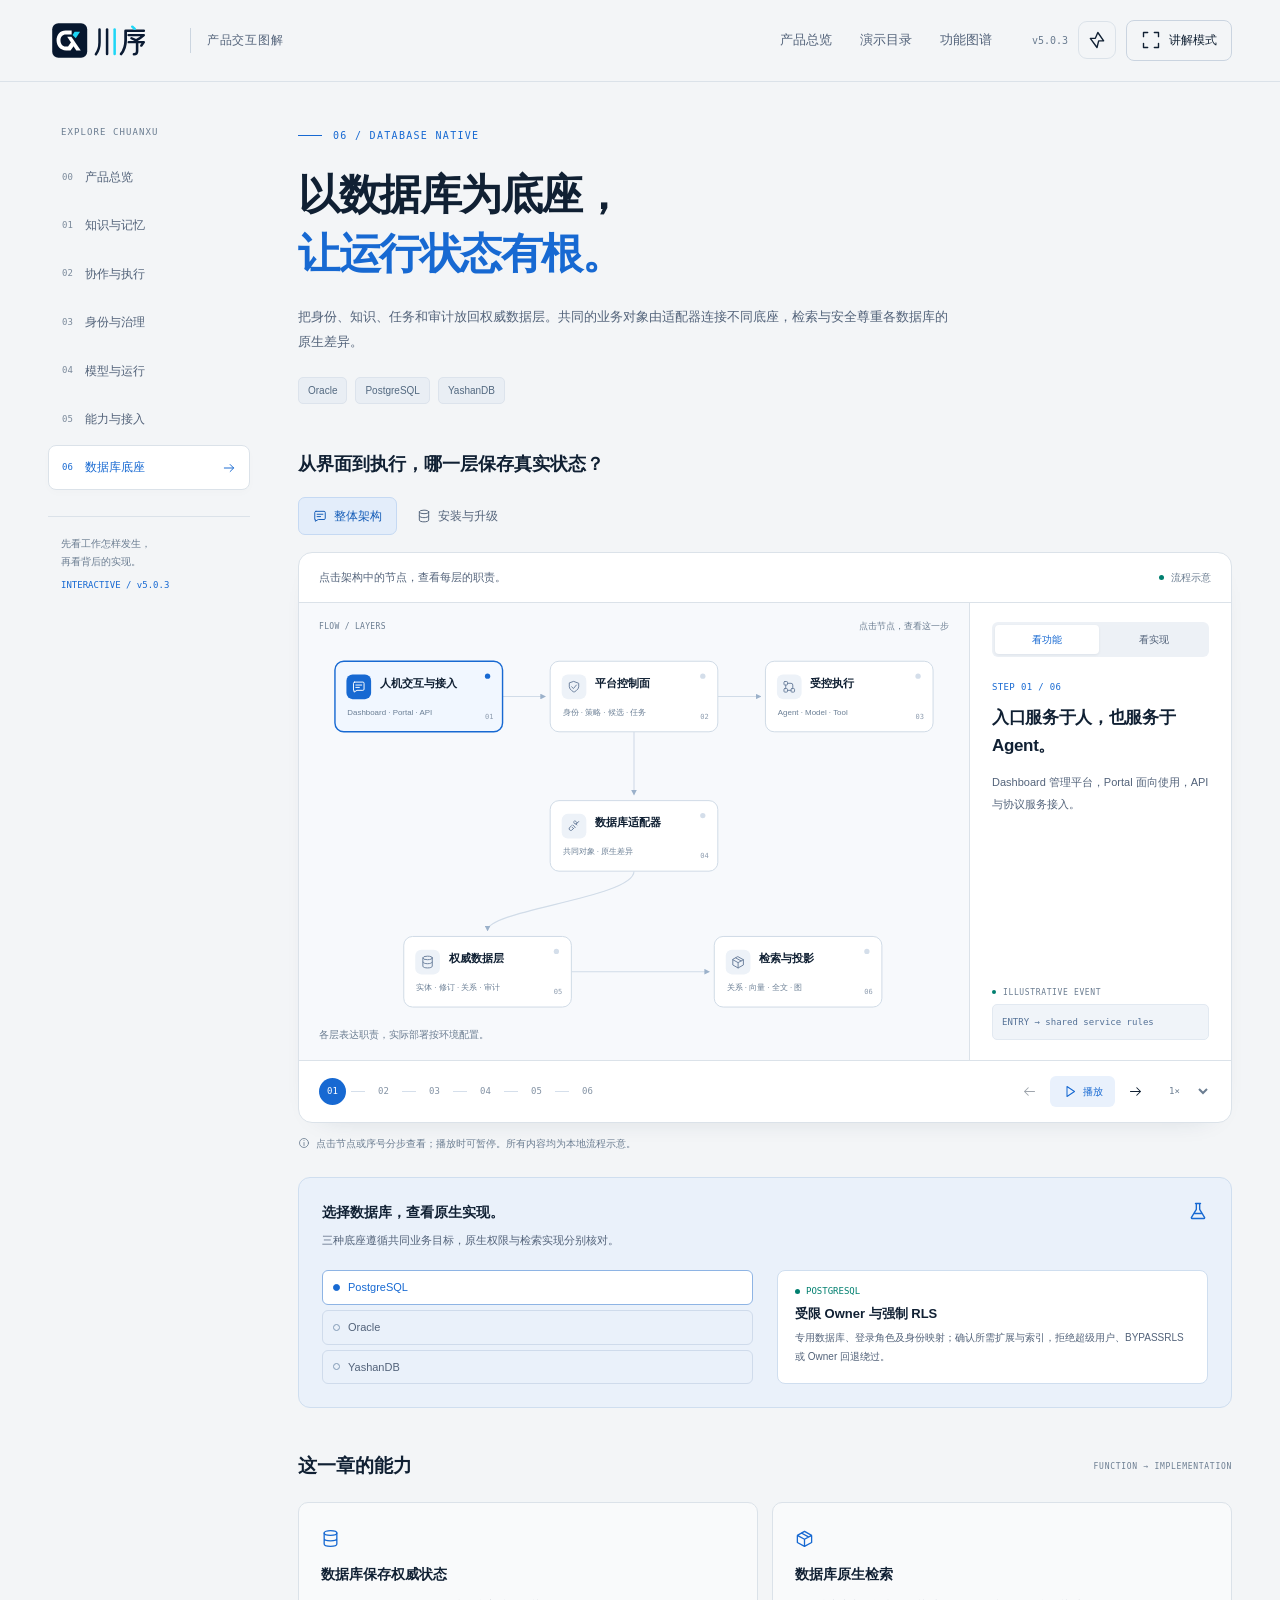
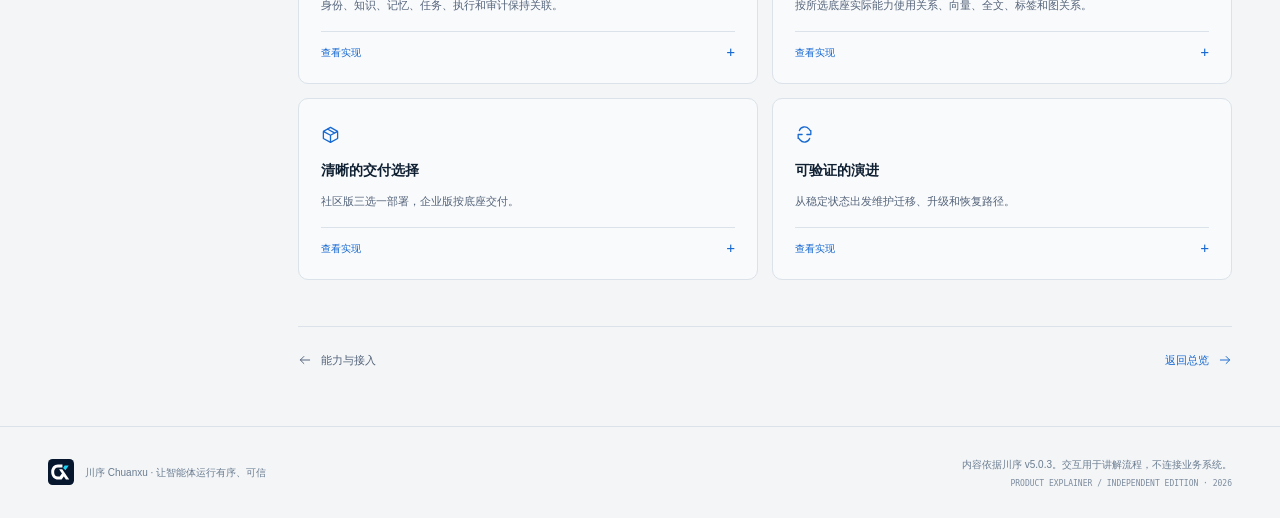
==== architecture.html @ 63a78e1e "v5.0.3 v1" ====
<!doctype html>
<html lang="zh-CN">
<head>
  <meta charset="utf-8">
  <meta name="viewport" content="width=device-width,initial-scale=1">
  <meta name="theme-color" content="#f3f5f7">
  <meta name="description" content="探索川序整体架构、三种数据库底座和安装升级流程。">
  <title>数据库底座 · 川序产品交互图解</title>
  <link rel="icon" href="assets/chuanxu-mark.svg" type="image/svg+xml">
  <link rel="stylesheet" href="styles.css">
  <script src="content.js" defer></script>
  <script src="app.js" defer></script>
</head>
<body data-page="architecture">
  <div id="app"></div>
  <noscript><main class="noscript"><h1>数据库底座 · 川序产品交互图解</h1><p>请启用 JavaScript，以播放流程、切换场景并查看实现说明。这套独立网页在本地运行，不连接业务系统。</p><p><a href="index.html">产品总览</a> · <a href="README.md">使用说明</a></p></main></noscript>
</body>
</html>
---- styles.css ----
@charset "UTF-8";
:root{color-scheme:light;--ink:#102033;--muted:#53637a;--soft:#6b7d91;--line:#dbe2e9;--canvas:#f3f5f7;--surface:#fff;--navy:#07172e;--blue:#1769d2;--cyan:#1dd6f6;--teal:#007f6f;--violet:#6546d7;--amber:#a85d00;--red:#c83c4a;--font:"Noto Sans CJK SC","Noto Sans SC","Microsoft YaHei",Arial,sans-serif;--mono:"IBM Plex Mono","DejaVu Sans Mono",Consolas,monospace;--radius:16px}
*{box-sizing:border-box}html{scroll-behavior:smooth;scroll-padding-top:100px}body{margin:0;background:var(--canvas);color:var(--ink);font-family:var(--font);font-size:15px;line-height:1.7;-webkit-font-smoothing:antialiased}button,input,select{font:inherit}button,a{-webkit-tap-highlight-color:transparent}button{cursor:pointer}button:disabled{cursor:default;opacity:.4}a{color:inherit;text-decoration:none}button{color:inherit}svg{vertical-align:middle}img{max-width:100%;display:block}button:focus-visible,a:focus-visible,select:focus-visible,[tabindex]:focus-visible{outline:3px solid #2887f2;outline-offset:5px}::selection{background:#b9e5f7;color:var(--navy)}.skip-link{position:fixed;z-index:200;top:-70px;left:20px;padding:10px 20px;background:white}.skip-link:focus{top:10px}.icon{width:20px;height:20px;fill:none;stroke:currentColor;stroke-width:1.65;stroke-linecap:round;stroke-linejoin:round;flex-shrink:0}.container{width:min(1280px,calc(100% - 96px));margin-inline:auto}.mono,.eyebrow,.serial,.stage-eyebrow{font-family:var(--mono)}
.site-header{height:82px;position:sticky;top:0;z-index:50;background:rgba(243,245,247,.94);backdrop-filter:blur(14px);border-bottom:1px solid var(--line)}.header-inner{height:100%;display:flex;align-items:center;gap:24px}.brand{display:flex;align-items:center;gap:16px;flex-shrink:0}.brand img{width:126px;height:auto}.brand-rule{width:1px;height:25px;background:#cbd5e0}.brand-caption{font-size:12px;color:var(--muted);letter-spacing:.06em}.header-nav{display:flex;gap:28px;margin-left:auto;font-size:13px;color:var(--muted)}.header-nav a:hover,.header-nav a[aria-current=page]{color:var(--blue)}.header-actions{display:flex;align-items:center;gap:10px;margin-left:16px}.icon-btn{width:38px;height:38px;display:inline-flex;align-items:center;justify-content:center;border:1px solid var(--line);border-radius:9px;background:transparent}.icon-btn:hover{background:#e7edf4;border-color:#b7c7d9}.text-btn{padding:9px 14px;border:1px solid #cad4e0;border-radius:8px;display:inline-flex;align-items:center;justify-content:center;gap:8px;font-size:12px;background:transparent}.text-btn:hover{border-color:var(--blue);color:var(--blue)}.text-btn.active{background:var(--ink);color:#fff}.mobile-menu{display:none}.header-issue{font:10px var(--mono);color:var(--soft)}
.eyebrow{display:flex;align-items:center;gap:11px;font-size:10px;font-weight:500;letter-spacing:.13em;line-height:1.5;color:var(--blue)}.eyebrow:before{content:"";width:24px;height:1px;background:currentColor}.version-pill{display:inline-flex;align-items:center;gap:8px;font-family:var(--mono);font-size:10px;color:var(--teal);padding:5px 10px;border:1px solid #cbdfdc;background:#f3faf8;border-radius:30px}.version-pill:before{content:"";width:5px;height:5px;border-radius:50%;background:var(--teal)}.hero{padding:66px 0 42px}.hero-topline{display:flex;align-items:center;justify-content:space-between;margin-bottom:36px}.hero-grid{display:grid;grid-template-columns:.87fr 1.13fr;gap:60px;align-items:center}.hero-copy{padding:12px 0 25px}h1,h2,h3,p{margin:0}h1,h2,h3{font-weight:600}h1{font-size:clamp(36px,4.25vw,58px);line-height:1.32;letter-spacing:-.045em}.hero h1 em{font-style:normal;color:var(--blue)}.hero-description{max-width:420px;color:var(--muted);font-size:15px;line-height:1.95;margin-top:26px}.actions{display:flex;align-items:center;gap:15px;margin-top:32px;flex-wrap:wrap}.button{padding:13px 21px;display:inline-flex;align-items:center;justify-content:center;gap:17px;border:1px solid var(--blue);border-radius:8px;background:var(--blue);color:white;font-size:13px;line-height:1.4;transition:background .2s,transform .2s}.button:hover{background:#105ab9;transform:translateY(-2px)}.button.secondary{background:transparent;color:var(--ink);border-color:#c7d0dc}.button.secondary:hover{background:#e7edf4}.button .icon{width:17px}.hero-footnote{display:flex;gap:18px;align-items:center;margin-top:29px;color:var(--soft);font-size:11px}.hero-footnote span{display:flex;align-items:center;gap:6px}.hero-footnote .icon{width:14px;height:14px}.hero-board{position:relative;background:var(--navy);border:1px solid #1d3650;border-radius:18px;color:#edf5ff;box-shadow:0 24px 65px -35px #102f5666;overflow:hidden}.board-grid{position:absolute;inset:0;pointer-events:none;background-image:linear-gradient(#ffffff03 1px,transparent 1px),linear-gradient(90deg,#ffffff03 1px,transparent 1px);background-size:28px 28px}.hero-board-head{position:relative;display:flex;align-items:center;justify-content:space-between;padding:21px 25px 0}.stage-eyebrow{font-size:9px;letter-spacing:.12em;color:#93a9c4}.stage-status{font-size:10px;display:flex;align-items:center;gap:7px;color:#96aac4}.status-dot{display:inline-block;width:5px;height:5px;border-radius:50%;background:var(--cyan);box-shadow:0 0 0 4px #1dd6f610}.hero-stage{position:relative;padding:10px 17px 0}.hero-stage .flow-svg{width:100%;height:auto;display:block}.hero-board-footer{border-top:1px solid #23364e;padding:15px 23px;display:flex;align-items:center;justify-content:space-between;gap:10px;background:#0b1d35}.hero-caption{font-size:11px;color:#c1d1e5}.hero-caption .mono{color:var(--cyan);font-size:10px;margin-right:10px}.hero-controls{display:flex;align-items:center;gap:10px}.hero-controls button{width:29px;height:29px;background:#ffffff08;color:#c4d4e7;border:1px solid #31465f;border-radius:50%;display:grid;place-items:center}.hero-controls .icon{width:12px;height:12px}.hero-dots{display:flex;gap:5px}.hero-dots span{width:4px;height:4px;background:#455a75;border-radius:50%}.hero-dots span.active{background:var(--cyan);width:14px;border-radius:5px}.principle-strip{display:grid;grid-template-columns:repeat(3,1fr);margin-top:54px;border-top:1px solid var(--line);border-bottom:1px solid var(--line);padding:23px 0}.principle{display:flex;align-items:center;gap:14px;padding:0 27px;border-right:1px solid var(--line)}.principle:first-child{padding-left:0}.principle:last-child{border:0}.principle>.icon{width:23px;height:23px;color:var(--blue)}.principle strong{font-size:12px;font-weight:600;display:block}.principle small{font-size:11px;color:var(--soft);display:block;margin-top:3px}
.section{padding:64px 0}.section-heading{display:flex;align-items:end;justify-content:space-between;gap:24px;margin-bottom:30px}.section-heading h2{font-size:30px;line-height:1.5;letter-spacing:-.025em;margin-top:10px}.section-description{font-size:12px;color:var(--muted);max-width:350px;line-height:1.9}.chapter-grid{display:grid;grid-template-columns:repeat(3,1fr);gap:17px}.chapter-card{position:relative;background:var(--surface);border:1px solid var(--line);border-radius:12px;padding:25px 25px 22px;transition:transform .25s,border-color .25s,box-shadow .25s;overflow:hidden;min-height:224px;display:flex;flex-direction:column}.chapter-card:hover{transform:translateY(-5px);border-color:#8cb3e5;box-shadow:0 12px 25px -16px #173d6c66}.card-top{display:flex;align-items:center;justify-content:space-between}.serial{font-size:10px;color:var(--soft)}.chapter-card .card-icon{height:39px;width:39px;display:grid;place-items:center;background:#edf3fb;color:var(--blue);border-radius:10px}.chapter-card:nth-child(2) .card-icon,.chapter-card:nth-child(5) .card-icon{color:var(--violet);background:#f0edfb}.chapter-card:nth-child(3) .card-icon,.chapter-card:nth-child(6) .card-icon{color:var(--teal);background:#eaf5f1}.chapter-card h3{font-size:19px;margin-top:19px}.chapter-card p{font-size:12px;color:var(--muted);margin-top:8px;line-height:1.8;max-width:240px}.card-bottom{display:flex;align-items:center;justify-content:space-between;margin-top:auto;padding-top:19px;color:var(--soft);font-size:9px;letter-spacing:.05em}.card-bottom>.icon{width:17px;color:var(--blue)}.chapter-card:hover .card-bottom>.icon{transform:translateX(4px)}
.work-story{background:var(--navy);color:white;border-radius:18px;padding:39px 42px;margin-top:52px;display:grid;grid-template-columns:1fr 1.15fr;gap:56px;align-items:center;position:relative;overflow:hidden}.work-story .eyebrow{color:#7aa8de}.work-story h2{font-size:27px;line-height:1.6;margin-top:14px}.work-story p{font-size:12px;color:#9caec6;margin-top:14px;line-height:1.9;max-width:380px}.story-steps{display:flex;flex-direction:column;gap:5px}.story-step{display:flex;gap:17px;align-items:center;padding:15px 20px;background:#102641;border:1px solid #25415f;border-radius:9px;font-size:12px}.story-step .serial{color:#69a8f7}.story-step>.icon{margin-left:auto;color:#74a8dc;width:15px}.story-steps a:hover{border-color:#4a8bd6;background:#163151}.reading-links{display:flex;gap:20px;margin-top:26px}.reading-links a{font-size:11px;color:#bed4ee;display:flex;align-items:center;gap:7px}.reading-links .icon{width:14px}.atlas-grid{display:grid;grid-template-columns:repeat(4,1fr);gap:0;border:1px solid var(--line);background:white;border-radius:12px;overflow:hidden}.atlas-item{padding:22px;border-right:1px solid var(--line);border-bottom:1px solid var(--line)}.atlas-item:nth-child(4n){border-right:0}.atlas-item:nth-last-child(-n+4){border-bottom:0}.atlas-item .icon{width:18px;color:var(--blue);margin-bottom:12px}.atlas-item h3{font-size:12px}.atlas-item p{font-size:11px;color:var(--soft);margin-top:6px}.atlas-item:hover{background:#f5f8fc}.atlas-footer{font-size:11px;color:var(--soft);margin-top:16px;display:flex;align-items:center;gap:8px}.atlas-footer>.icon{height:14px;width:14px}
.topic-layout{display:grid;grid-template-columns:202px minmax(0,1fr);gap:48px;align-items:start;padding-top:40px}.chapter-sidebar{position:sticky;top:116px}.sidebar-kicker{font:9px var(--mono);color:var(--soft);letter-spacing:.12em;margin:5px 0 18px 13px}.sidebar-link{display:flex;gap:12px;align-items:center;padding:11px 13px;border:1px solid transparent;border-radius:8px;color:var(--muted);font-size:12px;margin-bottom:4px}.sidebar-link .serial{font-size:9px;color:#7b8a9b}.sidebar-link:hover{background:#e8edf4;color:var(--ink)}.sidebar-link.active{background:white;border-color:var(--line);color:var(--blue);box-shadow:0 3px 8px #192c4804}.sidebar-link.active .serial{color:var(--blue)}.sidebar-link>.icon{width:14px;height:14px;margin-left:auto}.sidebar-bottom{margin-top:26px;padding:18px 13px;border-top:1px solid var(--line)}.sidebar-bottom p{font-size:10px;color:var(--soft);line-height:1.8}.sidebar-bottom span{font:9px var(--mono);display:block;color:var(--blue);margin-top:9px}.topic-intro{padding:6px 0 29px}.topic-intro h1{font-size:42px;line-height:1.4;letter-spacing:-.035em;margin-top:23px}.topic-intro h1 span{color:var(--blue)}.topic-intro p{max-width:650px;font-size:13px;line-height:1.95;color:var(--muted);margin-top:20px}.tag-row{display:flex;gap:8px;margin-top:23px;flex-wrap:wrap}.tag{font-size:10px;background:#e9eef4;border:1px solid #dce3ec;color:#536980;border-radius:5px;padding:4px 9px}.topic-demo{padding-top:17px;scroll-margin-top:105px}.demo-title{font-size:18px;line-height:1.6;margin-bottom:18px;font-weight:600}.scenario-tabs{display:flex;gap:5px;flex-wrap:wrap;margin-bottom:17px}.scenario-tab{background:transparent;border:1px solid transparent;padding:8px 14px;border-radius:7px;font-size:12px;color:var(--muted);display:flex;gap:7px;align-items:center}.scenario-tab:hover{background:#e5ebf3}.scenario-tab[aria-selected=true]{background:#e3edfa;color:#125bb7;border-color:#c5d9f3}.scenario-tab .icon{width:14px;height:14px}.demo-workbench{background:white;border:1px solid var(--line);border-radius:14px;overflow:hidden;box-shadow:0 10px 30px -25px #18344c55}.workbench-top{display:flex;justify-content:space-between;align-items:center;border-bottom:1px solid var(--line);padding:15px 20px;gap:14px}.scene-description{font-size:11px;color:var(--muted);max-width:600px}.workbench-top .stage-status{color:var(--soft);flex-shrink:0}.workbench-top .status-dot{background:var(--teal);box-shadow:none}.workbench-main{display:grid;grid-template-columns:minmax(0,1fr) 262px}.diagram-panel{background:#f7f9fc;min-width:0;position:relative;display:flex;align-items:center;flex-direction:column;justify-content:center;padding:9px 13px 0}.diagram-index{width:100%;display:flex;align-items:center;justify-content:space-between;padding:8px 7px 0;color:var(--soft);font:8px var(--mono);letter-spacing:.04em}.diagram-index span:last-child{font:9px var(--font);letter-spacing:0}.flow-svg{width:100%;max-height:430px;overflow:visible;display:block;isolation:isolate}.flow-svg text{font-family:var(--font)}.flow-svg .node-title{fill:var(--ink);font-size:13px;font-weight:600}.flow-svg .node-sub{fill:#6b7f95;font-size:9px}.flow-svg .node-number{fill:#8d9caf;font-size:8px;font-family:var(--mono)}.flow-svg .node-rect{fill:white;stroke:#cfdae6;stroke-width:1.1;transition:fill .3s,stroke .3s}.flow-svg .node-icon-bg{fill:#edf2f8;transition:fill .3s}.flow-svg .node-icon{color:#6c819d;transition:color .3s}.flow-svg .node-state{fill:#d4deea}.flow-node{cursor:pointer;outline:none}.flow-node:hover .node-rect,.flow-node:focus .node-rect{stroke:var(--blue);stroke-width:2}.flow-node.is-active .node-rect{stroke:#1769d2;stroke-width:1.6;fill:#f1f7ff}.flow-node.is-active .node-icon-bg{fill:#1769d2}.flow-node.is-active .node-icon{color:white}.flow-node.is-active .node-state{fill:var(--blue)}.flow-node.is-done .node-state{fill:var(--teal)}.flow-node.is-done .node-rect{stroke:#afc9d4}.flow-edge{fill:none;stroke:#d1dce8;stroke-width:1.3;transition:stroke .3s;marker-end:url(#arrow-light)}.flow-edge.is-travelled{stroke:#99b3d3}.flow-edge.is-active{stroke:var(--blue);stroke-width:2;stroke-dasharray:5 4;animation:stream 1s linear infinite}.db-band{fill:#e8eef6;stroke:#d7e1ed}.db-band-text{fill:#526e8f;font-size:10px}.db-band-sub{fill:#8397b0;font-size:8px;font-family:var(--mono)}.db-symbol{color:#5e7b9c}.signal-pill{fill:white;stroke:#d7e1ed}.signal-text{fill:#657b95;font-size:9px}.signal-pill.active{fill:#e7f1ff;stroke:#b6ceee}.signal-text.active{fill:#1769d2}.graph-caption{font-size:10px;color:var(--soft);padding:0 0 17px;align-self:flex-start;margin-left:7px}.hero-board .flow-svg .node-rect{fill:#102640;stroke:#2c4562}.hero-board .flow-svg .node-title{fill:#dfeaf7}.hero-board .flow-svg .node-sub{fill:#869bb6}.hero-board .flow-svg .node-number{fill:#6e89aa}.hero-board .flow-svg .node-icon-bg{fill:#183553}.hero-board .flow-svg .node-icon{color:#8aaacb}.hero-board .flow-svg .node-state{fill:#385775}.hero-board .flow-node.is-active .node-rect{fill:#123751;stroke:#32b4db;stroke-width:1.5}.hero-board .flow-node.is-active .node-icon-bg{fill:#1a607b}.hero-board .flow-node.is-active .node-icon{color:#9eeaff}.hero-board .flow-node.is-active .node-state{fill:#1dd6f6}.hero-board .flow-node.is-done .node-state{fill:#4cbdad}.hero-board .flow-edge{stroke:#2c4562;marker-end:url(#arrow-dark)}.hero-board .flow-edge.is-travelled{stroke:#42678e}.hero-board .flow-edge.is-active{stroke:#1dd6f6}.hero-board .db-band{fill:#0d223d;stroke:#2b4563}.hero-board .db-band-text{fill:#a0b6d1}.hero-board .db-band-sub{fill:#6984a5}.hero-board .db-symbol{color:#729abe}.hero-board .signal-pill{fill:#0c213a;stroke:#2c4562}.hero-board .signal-text{fill:#8ca6c5}.hero-board .flow-node:hover .node-rect,.hero-board .flow-node:focus .node-rect{stroke:var(--cyan)}
.explanation{border-left:1px solid var(--line);padding:19px 22px 20px;min-height:350px;display:flex;flex-direction:column}.reading-mode{display:flex;background:#edf1f6;border-radius:6px;padding:3px;gap:3px;margin-bottom:25px}.reading-mode button{border:0;background:transparent;color:var(--muted);font-size:10px;padding:6px 7px;flex:1;border-radius:4px}.reading-mode button[aria-selected=true]{background:white;color:var(--blue);box-shadow:0 1px 3px #112d4d12}.step-counter{font:9px var(--mono);color:var(--blue);letter-spacing:.04em}.explanation h3{font-size:17px;line-height:1.65;margin-top:12px;letter-spacing:-.02em;min-height:56px}.explanation .step-copy{font-size:11px;line-height:1.95;color:var(--muted);margin-top:12px;min-height:88px}.event-receipt{margin-top:auto;padding-top:20px}.event-label{font:8px var(--mono);color:var(--soft);letter-spacing:.08em;display:flex;align-items:center;gap:7px}.event-label:before{content:"";width:4px;height:4px;background:var(--teal);border-radius:50%}.event-text{margin-top:7px;padding:9px;background:#f0f4f9;border:1px solid #e2e9f1;border-radius:5px;font:9px/1.8 var(--mono);color:#557297;overflow-wrap:anywhere}.playback{padding:15px 20px;border-top:1px solid var(--line);display:flex;justify-content:space-between;align-items:center;gap:16px}.step-track{display:flex;align-items:center;gap:5px}.step-marker{display:flex;align-items:center;justify-content:center;width:27px;height:27px;background:transparent;border:1px solid transparent;border-radius:50%;font:9px var(--mono);color:#8291a3}.step-marker[aria-current=step]{background:var(--blue);color:white}.step-marker.done{color:var(--blue)}.track-line{width:14px;height:1px;background:#d5dfeb}.playback-actions{display:flex;align-items:center;gap:6px}.playback-actions .icon-btn{width:29px;height:29px;border:0}.playback-actions .icon{width:15px;height:15px}.play-btn{border:0;background:#e9f1fc;color:var(--blue);border-radius:6px;padding:7px 11px;font-size:10px;display:flex;align-items:center;gap:6px;min-width:65px;justify-content:center}.play-btn:hover{background:#dce9fb}.speed-select{border:0;background:transparent;color:var(--soft);font:9px var(--mono);width:51px;padding:6px 0 6px 5px;margin-left:4px}.scenario-caption{font-size:10px;color:var(--soft);margin-top:12px;display:flex;align-items:center;gap:6px}.scenario-caption .icon{width:12px;height:12px}.experiment{margin-top:25px;border:1px solid #cfdeef;border-radius:12px;padding:23px;background:#eaf1fa}.experiment-heading{display:flex;align-items:start;justify-content:space-between;gap:15px}.experiment h3{font-size:14px}.experiment-heading p{font-size:11px;color:var(--muted);margin-top:6px}.experiment-heading>.icon{width:20px;color:var(--blue)}.experiment-grid{display:grid;grid-template-columns:1fr 1fr;gap:24px;margin-top:21px}.experiment-inputs{display:flex;flex-direction:column;gap:13px}.switch-label{display:flex;align-items:center;justify-content:space-between;gap:14px;cursor:pointer;font-size:11px;position:relative}.switch-label input{position:absolute;right:0;opacity:0;width:32px;height:20px;margin:0}.switch-track{width:30px;height:17px;flex-shrink:0;background:#b9c6d7;border-radius:20px;position:relative;transition:background .2s}.switch-track:after{content:"";position:absolute;top:3px;left:3px;width:11px;height:11px;background:white;border-radius:50%;transition:transform .2s}.switch-label input:checked+.switch-track{background:var(--blue)}.switch-label input:checked+.switch-track:after{transform:translateX(13px)}.switch-label input:focus-visible+.switch-track{outline:3px solid var(--blue);outline-offset:4px}.experiment-result{background:#fff;border:1px solid #cfdeef;border-radius:8px;padding:15px 17px;min-height:112px}.result-status{font:9px var(--mono);color:var(--teal);display:flex;align-items:center;gap:6px}.result-status:before{content:"";width:5px;height:5px;background:currentColor;border-radius:50%}.result-status.blocked{color:var(--amber)}.experiment-result h4{margin:7px 0 4px;font-size:13px;font-weight:600}.experiment-result p{font-size:10px;color:var(--muted);line-height:1.85}.experiment-options{display:flex;flex-direction:column;align-items:stretch;gap:5px}.option-btn{border:1px solid #cfdbeb;background:transparent;border-radius:6px;text-align:left;padding:7px 10px;color:var(--muted);font-size:11px;display:flex;align-items:center;gap:8px}.option-btn:before{content:"";width:5px;height:5px;border:1px solid #829bb6;border-radius:50%}.option-btn[aria-pressed=true]{background:white;color:var(--blue);border-color:#8eb4e4}.option-btn[aria-pressed=true]:before{background:var(--blue);border-color:var(--blue)}
.topic-cards{padding:42px 0 30px}.topic-section-head{display:flex;justify-content:space-between;align-items:center;margin-bottom:19px;gap:15px}.topic-section-head h2{font-size:19px}.topic-section-head span{font:8px var(--mono);letter-spacing:.09em;color:var(--soft)}.feature-grid{display:grid;grid-template-columns:1fr 1fr;gap:14px}.feature-card{border:1px solid var(--line);background:#ffffff91;border-radius:10px;padding:22px}.feature-card>.icon{color:var(--blue);width:19px;height:19px}.feature-card h3{font-size:14px;margin-top:13px}.feature-card p{font-size:11px;line-height:1.9;color:var(--muted);margin-top:8px}.implementation-detail{margin-top:15px;border-top:1px solid var(--line);padding-top:12px}.implementation-detail summary{font-size:10px;color:var(--blue);cursor:pointer;list-style:none;display:flex;justify-content:space-between;align-items:center}.implementation-detail summary:after{content:"+";font:14px var(--mono)}.implementation-detail[open] summary:after{content:"−"}.implementation-detail p{font-size:10px;color:var(--soft);margin-top:8px}.next-chapter{padding:23px 0 36px;display:flex;justify-content:space-between;align-items:center;gap:20px;border-top:1px solid var(--line);margin-top:16px}.next-link{font-size:11px;color:var(--muted);display:flex;align-items:center;gap:9px}.next-link:last-child{color:var(--blue)}.next-link>.icon{width:14px}.site-footer{border-top:1px solid var(--line);margin-top:20px;padding:29px 0 30px}.footer-inner{display:flex;justify-content:space-between;align-items:center;gap:24px}.footer-brand{display:flex;align-items:center;gap:11px;font-size:10px;color:var(--soft)}.footer-brand img{width:26px;height:26px}.footer-note{max-width:530px;text-align:right;font-size:10px;color:var(--soft);line-height:1.85}.footer-note span{font:8px var(--mono);display:block;margin-top:5px;color:#7d8c9e}.reveal{transition:opacity .6s,transform .6s}.js-motion .reveal:not(.visible){opacity:0;transform:translateY(18px)}.progress-bar{position:fixed;height:2px;top:81px;left:0;background:var(--blue);z-index:60;width:0;pointer-events:none}.toast{position:fixed;bottom:24px;left:50%;transform:translateX(-50%);z-index:150;background:var(--navy);color:white;border:1px solid #354761;border-radius:8px;padding:10px 18px;font-size:11px;box-shadow:0 8px 20px #07172e30;max-width:calc(100% - 30px);opacity:0;pointer-events:none;transition:opacity .2s}.toast.visible{opacity:1}.presentation .chapter-sidebar,.presentation .topic-intro,.presentation .topic-cards,.presentation .experiment,.presentation .next-chapter,.presentation .site-footer,.presentation .topic-demo>.demo-title,.presentation .scenario-caption{display:none}.presentation .topic-layout{grid-template-columns:minmax(0,1fr);padding-top:25px;max-width:1280px}.presentation .topic-demo{padding-top:0}.presentation .workbench-main{grid-template-columns:minmax(0,1fr) 330px}.presentation .diagram-panel{padding:20px 30px}.presentation .flow-svg{max-height:66vh}.presentation .explanation{padding:30px}.presentation .explanation h3{font-size:23px}.presentation .explanation .step-copy{font-size:14px;line-height:2}.presentation .reading-mode button{font-size:12px;padding:9px}.presentation .event-text{font-size:11px}.presentation .playback{padding:20px 25px}.presentation .step-marker{width:32px;height:32px}.presentation-nav{display:none}.presentation .presentation-nav{display:flex;gap:8px;justify-content:space-between;margin-top:17px}.presentation-nav a{font-size:12px;color:var(--muted);display:flex;align-items:center;gap:8px}.presentation-nav .icon{width:15px}.presentation .scenario-tab{font-size:14px;padding:10px 18px}.presentation .scene-description{font-size:12px;max-width:900px}.presentation .header-issue{display:none}.noscript{padding:50px;max-width:700px;margin:auto}.noscript p{margin-top:20px;color:var(--muted)}
.flow-svg .flow-edge,.hero-board .flow-svg .flow-edge{marker-end:var(--edge-marker)}.compact-graph{display:none!important}.switch-track{pointer-events:none}.switch-label input{cursor:pointer;z-index:1}
@keyframes stream{to{stroke-dashoffset:-18}}[data-motion=off] *,[data-motion=off] *:before,[data-motion=off] *:after{animation:none!important;transition:none!important;scroll-behavior:auto!important}[data-motion=off] .reveal{opacity:1!important;transform:none!important}
@media(min-width:1600px){.container{width:min(1360px,calc(100% - 120px))}.hero-grid{gap:80px}.hero{padding-top:80px}.hero h1{font-size:62px}.workbench-main{grid-template-columns:minmax(0,1fr) 295px}.topic-layout{gap:58px}}
@media(max-width:1199px){.container{width:calc(100% - 64px)}.hero-grid{gap:32px;grid-template-columns:.9fr 1.1fr}.hero h1{font-size:45px}.header-nav{gap:20px}.brand-caption{display:none}.brand-rule{display:none}.header-actions{margin-left:5px}.topic-layout{grid-template-columns:168px minmax(0,1fr);gap:28px}.sidebar-link{font-size:11px;padding-inline:9px;gap:9px}.topic-intro h1{font-size:36px}.workbench-main{grid-template-columns:minmax(0,1fr) 225px}.explanation{padding-inline:17px}.explanation h3{font-size:15px}.explanation .step-copy{font-size:10px;min-height:110px}.diagram-panel{padding-inline:5px}.hero-board-head{padding-inline:20px}.hero-board-footer{padding-inline:17px}.hero-caption{font-size:10px}.principle{padding-inline:20px}.work-story{gap:35px}.chapter-card{padding:22px}.graph-caption{font-size:9px}.step-track{gap:2px}.track-line{width:8px}.playback{padding-inline:13px}.step-marker{width:23px;height:23px}}
@media(max-width:960px){.header-nav{gap:20px}.header-issue{display:none}.hero{padding-top:42px}.hero-grid{grid-template-columns:1fr 1.1fr;gap:26px}.hero h1{font-size:38px}.hero-description{font-size:12px}.hero-copy{padding:10px 0}.hero-stage{padding-inline:8px}.hero-caption{max-width:200px;line-height:1.6}.hero-caption .mono{display:none}.principle-strip{margin-top:37px}.principle strong{font-size:11px}.principle small{font-size:9px}.hero-footnote{gap:10px;font-size:9px}.chapter-card{min-height:220px}.chapter-card h3{font-size:17px}.chapter-card p{font-size:11px}.work-story{padding:30px;gap:25px}.work-story h2{font-size:23px}.work-story p{font-size:11px}.story-step{padding:13px;font-size:10px}.topic-layout{grid-template-columns:1fr;padding-top:22px;gap:0}.chapter-sidebar{position:relative;top:auto;display:flex;align-items:center;gap:3px;overflow-x:auto;padding-bottom:19px;margin-bottom:15px;border-bottom:1px solid var(--line);scrollbar-width:thin}.sidebar-kicker,.sidebar-bottom{display:none}.sidebar-link{white-space:nowrap;margin:0;padding:8px;font-size:10px;flex-shrink:0}.sidebar-link .icon{display:none}.topic-intro h1{font-size:40px}.topic-intro p{max-width:640px}.workbench-main{grid-template-columns:minmax(0,1fr) 260px}.explanation{min-height:330px}.explanation .step-copy{font-size:11px;min-height:85px}.hero-topline{margin-bottom:27px}.graph-caption{font-size:10px}.atlas-grid{grid-template-columns:repeat(3,1fr)}.atlas-item:nth-child(4n){border-right:1px solid var(--line)}.atlas-item:nth-child(3n){border-right:0}.atlas-item:nth-last-child(-n+4){border-bottom:1px solid var(--line)}.atlas-item:nth-last-child(-n+3){border-bottom:0}}
@media(max-width:720px){.container{width:calc(100% - 36px)}.site-header{height:68px}.brand img{width:111px}.header-inner{gap:10px}.header-actions{margin-left:auto;gap:7px}.header-nav{display:none}.header-issue{display:none}.header-actions>.text-btn{padding:8px 10px;font-size:10px;gap:5px}.header-actions>.text-btn .icon{width:14px;height:14px}.icon-btn{width:33px;height:33px}.icon-btn .icon{width:16px;height:16px}.mobile-menu{display:inline-flex}.header-nav.open{position:absolute;top:67px;left:0;right:0;display:flex;flex-direction:column;gap:0;background:var(--canvas);border-bottom:1px solid var(--line);box-shadow:0 15px 20px #172b4512;padding:10px 18px}.header-nav.open a{padding:11px 10px;font-size:12px}.progress-bar{top:67px}.hero{padding-top:30px}.hero-topline{margin-bottom:20px}.eyebrow{font-size:8px;letter-spacing:.1em;gap:8px}.eyebrow:before{width:17px}.version-pill{font-size:8px;padding:4px 7px;gap:5px}.hero-grid{grid-template-columns:1fr;gap:30px}.hero h1{font-size:42px;line-height:1.35}.hero-description{font-size:13px;line-height:1.95;margin-top:18px;max-width:470px}.hero-copy{padding:5px 0}.hero .actions{margin-top:24px;gap:10px}.button{font-size:12px;padding:12px 18px}.hero-footnote{font-size:10px;margin-top:22px;gap:20px}.hero-board{border-radius:13px}.hero-board-head{padding:18px 18px 0}.stage-eyebrow{font-size:8px}.stage-status{font-size:9px}.hero-stage{padding:10px 8px 0}.hero-board-footer{padding:13px 16px}.hero-caption{max-width:240px;font-size:10px}.principle-strip{grid-template-columns:1fr;padding:0;margin-top:30px}.principle,.principle:first-child{padding:16px 4px;border-right:0;border-bottom:1px solid var(--line);gap:15px}.principle:last-child{border:0}.principle strong{font-size:12px}.principle small{font-size:10px;display:inline;margin-left:9px}.principle div{display:flex;flex-wrap:wrap;align-items:baseline}.principle>.icon{width:19px;height:19px}.section{padding:33px 0}.section-heading{align-items:start;flex-direction:column;gap:12px;margin-bottom:23px}.section-heading h2{font-size:25px;margin-top:8px}.section-description{font-size:11px;max-width:440px}.chapter-grid{grid-template-columns:1fr 1fr;gap:11px}.chapter-card{padding:19px 16px 17px;border-radius:10px;min-height:225px}.chapter-card .card-icon{width:31px;height:31px;border-radius:8px}.chapter-card .card-icon .icon{width:17px;height:17px}.chapter-card h3{font-size:16px;line-height:1.5}.chapter-card p{font-size:10px;line-height:1.9}.card-bottom{font-size:7px;letter-spacing:0}.card-bottom>.icon{width:14px}.work-story{grid-template-columns:1fr;padding:26px 23px;gap:24px;margin-top:30px;border-radius:12px}.work-story h2{font-size:23px}.work-story p{max-width:100%}.story-step{font-size:11px;padding:13px 15px}.reading-links{margin-top:20px}.atlas-grid{grid-template-columns:1fr 1fr}.atlas-item{padding:19px 16px}.atlas-item:nth-child(3n){border-right:1px solid var(--line)}.atlas-item:nth-child(2n){border-right:0}.atlas-item:nth-last-child(-n+3){border-bottom:1px solid var(--line)}.atlas-item:nth-last-child(-n+2){border-bottom:0}.atlas-item h3{font-size:11px}.atlas-item p{font-size:10px}.topic-layout{padding-top:17px}.chapter-sidebar{margin-bottom:18px;padding-bottom:15px;margin-inline:-18px;padding-inline:18px;gap:4px}.sidebar-link{padding:7px 9px;font-size:10px;gap:8px}.sidebar-link .serial{font-size:8px}.topic-intro{padding:3px 0 22px}.topic-intro h1{font-size:34px;margin-top:19px}.topic-intro p{font-size:12px;line-height:1.9;margin-top:17px}.tag-row{margin-top:18px}.tag{font-size:9px}.demo-title{font-size:16px;margin-bottom:13px}.topic-demo{padding-top:8px}.scenario-tabs{gap:4px;margin-bottom:12px}.scenario-tab{padding:7px 10px;font-size:10px}.scenario-tab .icon{width:12px;height:12px}.workbench-top{padding:12px 14px}.scene-description{font-size:10px;line-height:1.8}.workbench-top .stage-status{display:none}.workbench-main{grid-template-columns:1fr}.diagram-panel{padding:10px 10px 0}.flow-svg{max-height:350px}.diagram-index{font-size:7px}.diagram-index span:last-child{font-size:8px}.graph-caption{font-size:8px;padding-bottom:12px}.explanation{border-left:0;border-top:1px solid var(--line);padding:16px 18px 19px;min-height:0}.reading-mode{width:172px;margin-bottom:17px}.reading-mode button{font-size:9px;padding:5px}.explanation h3{font-size:17px;min-height:0;margin-top:8px;line-height:1.65}.explanation .step-copy{font-size:11px;min-height:0;margin-top:8px;line-height:1.9}.step-counter{font-size:8px}.event-receipt{padding-top:13px}.event-text{font-size:8px;padding:7px 9px}.event-label{font-size:7px}.playback{padding:12px;gap:5px;flex-wrap:wrap}.step-track{gap:2px}.step-marker{width:22px;height:22px;font-size:8px}.track-line{width:6px}.playback-actions{gap:3px}.playback-actions .icon-btn{width:25px;height:25px}.play-btn{font-size:9px;padding:6px 8px;min-width:54px}.speed-select{font-size:8px;width:42px;margin:0;padding-left:1px}.scenario-caption{font-size:9px;line-height:1.9;margin-top:10px;align-items:start}.scenario-caption .icon{margin-top:3px;flex-shrink:0}.experiment{padding:19px;margin-top:20px}.experiment h3{font-size:13px}.experiment-heading p{font-size:10px}.experiment-grid{grid-template-columns:1fr;gap:18px;margin-top:19px}.switch-label{font-size:11px}.experiment-result{min-height:105px}.experiment-inputs{gap:15px}.experiment-options{flex-direction:row;flex-wrap:wrap}.option-btn{font-size:10px;padding:7px 9px}.topic-cards{padding-top:32px}.topic-section-head h2{font-size:17px}.topic-section-head span{font-size:7px}.feature-grid{gap:11px}.feature-card{padding:18px 16px}.feature-card h3{font-size:12px;margin-top:12px}.feature-card p{font-size:10px}.implementation-detail{margin-top:13px;padding-top:11px}.implementation-detail summary{font-size:9px}.implementation-detail p{font-size:9px}.next-chapter{padding:20px 0 26px}.next-link{font-size:10px;gap:6px}.footer-inner{align-items:start;flex-direction:column;gap:17px}.site-footer{margin-top:10px;padding:24px 0}.footer-note{text-align:left;font-size:9px}.footer-note span{font-size:7px}.footer-brand{font-size:9px}.presentation .topic-layout{padding-top:16px}.presentation .workbench-main{grid-template-columns:1fr}.presentation .diagram-panel{padding:10px 12px 0}.presentation .flow-svg{max-height:35vh}.presentation .explanation{padding:17px}.presentation .reading-mode button{font-size:9px;padding:5px}.presentation .explanation h3{font-size:17px}.presentation .explanation .step-copy{font-size:11px}.presentation .event-text{font-size:8px}.presentation .playback{padding:12px}.presentation .step-marker{width:22px;height:22px}.presentation .scenario-tab{font-size:10px;padding:7px 10px}.presentation .scene-description{font-size:10px}.presentation .event-receipt{padding-top:10px}.presentation .reading-mode{margin-bottom:12px}.presentation .presentation-nav{margin-bottom:15px}.presentation-nav a{font-size:10px}.presentation .chapter-sidebar{display:none}}
@media(min-width:721px) and (max-width:960px){.hero-grid{grid-template-columns:1fr;gap:28px}.hero h1{font-size:48px}.hero-description{font-size:14px;max-width:520px}.hero-board{max-width:760px;width:100%}.hero-board .hero-caption{max-width:none}.hero-footnote{font-size:11px;gap:20px}.hero-copy{padding-bottom:5px}.workbench-main{grid-template-columns:minmax(0,1fr) 235px}.explanation{padding-inline:15px}.explanation .step-copy{font-size:11px}}
@media(max-width:720px){.flow-svg.wide-graph{display:none!important}.flow-svg.compact-graph{display:block!important;max-height:420px}.hero-stage .compact-graph{max-height:none}.presentation .flow-svg.compact-graph{max-height:39vh}.graph-caption{font-size:9px}.presentation .graph-caption{display:none}}
@media(max-width:380px){.hero h1{font-size:37px}.hero-footnote{gap:13px;font-size:9px}.hero-caption{max-width:210px;font-size:9px}.header-actions>.text-btn{font-size:9px;padding-inline:8px}.chapter-card{padding:16px 13px}.topic-intro h1{font-size:30px}.playback{justify-content:center;gap:10px}.track-line{width:9px}.step-marker{width:25px;height:25px}.principle small{font-size:9px}}
@media(prefers-reduced-motion:reduce){html{scroll-behavior:auto}*,*:before,*:after{animation:none!important;transition:none!important}.reveal{opacity:1!important;transform:none!important}}
@media print{.site-header,.chapter-sidebar,.playback,.experiment,.scenario-tabs,.presentation-nav,.progress-bar,.hero-controls,.header-actions{display:none!important}.container{width:100%}.topic-layout,.hero-grid{display:block}.topic-intro{page-break-after:avoid}.workbench-main{display:block}.explanation{border:0}.flow-svg{max-height:320px}.hero-board{break-inside:avoid;print-color-adjust:exact}.reveal{opacity:1!important;transform:none!important}.feature-card,.chapter-card{break-inside:avoid}.site-footer{margin-top:20px}}
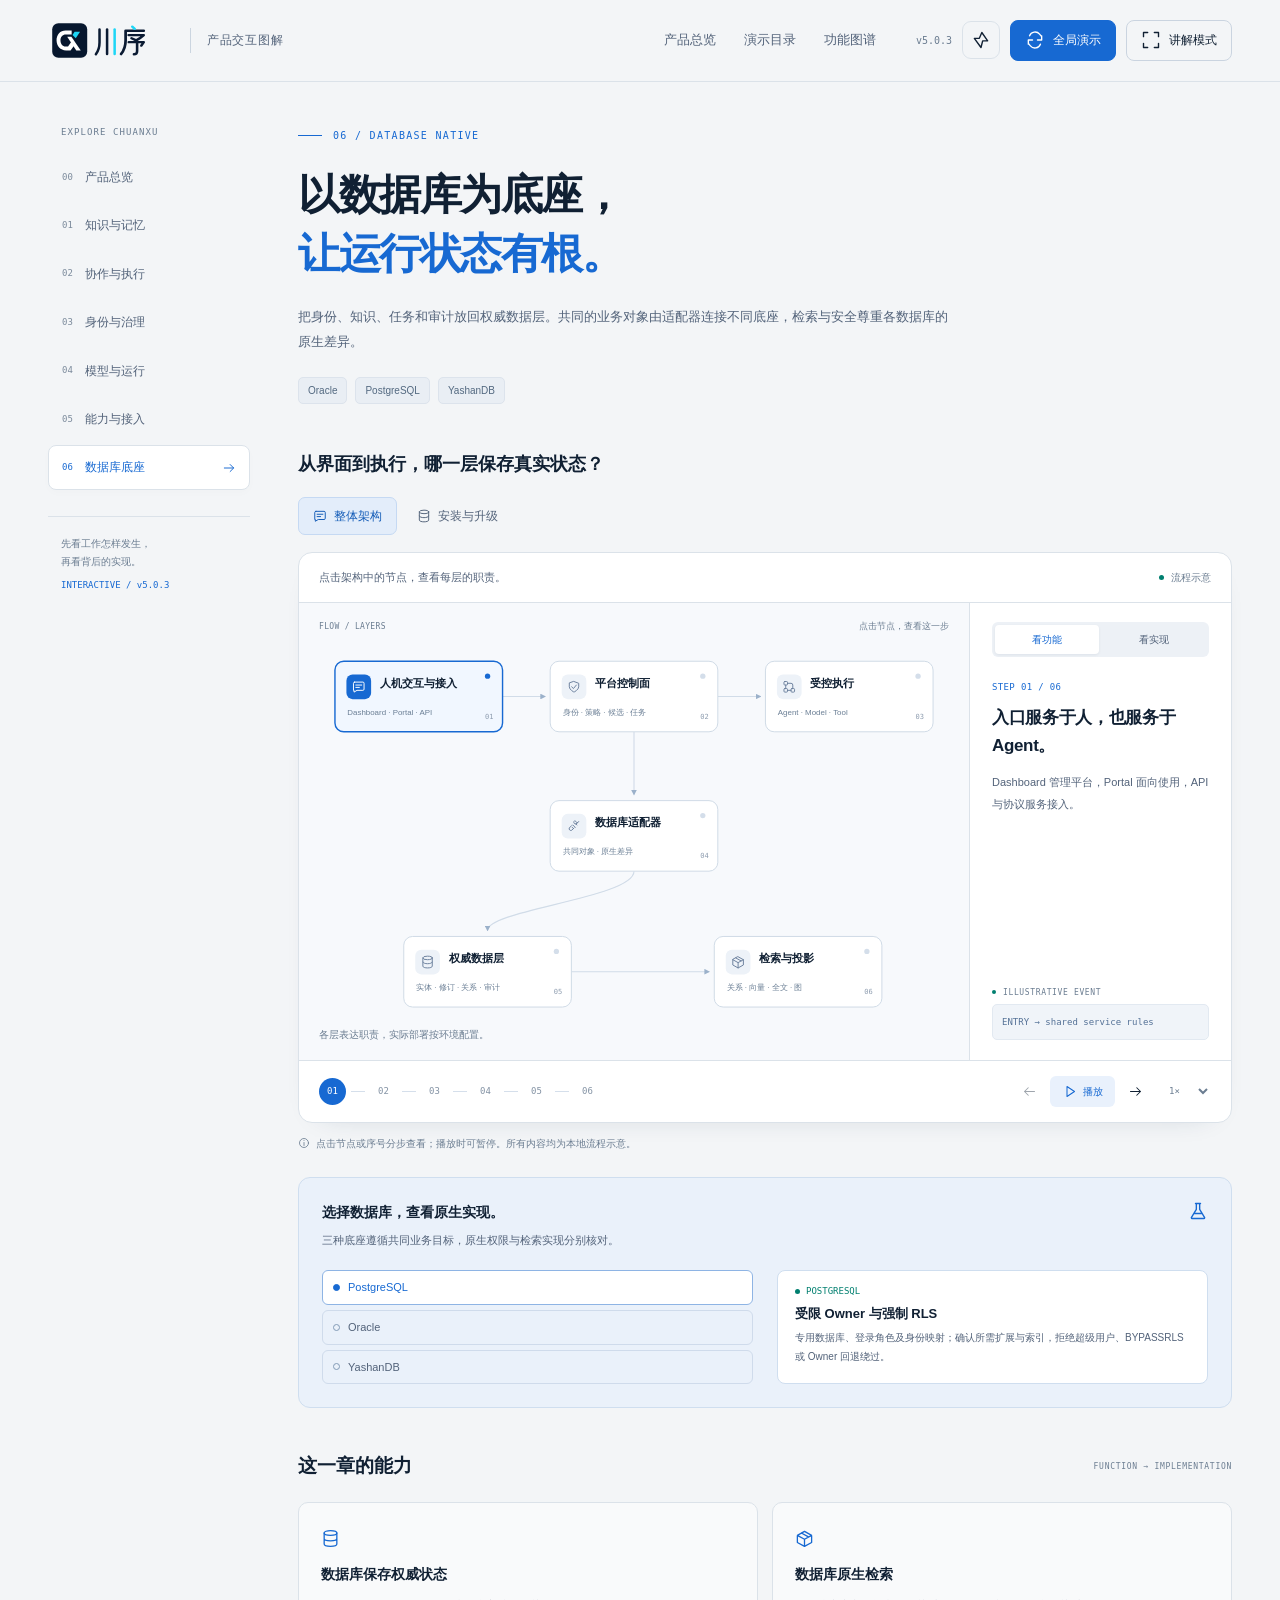
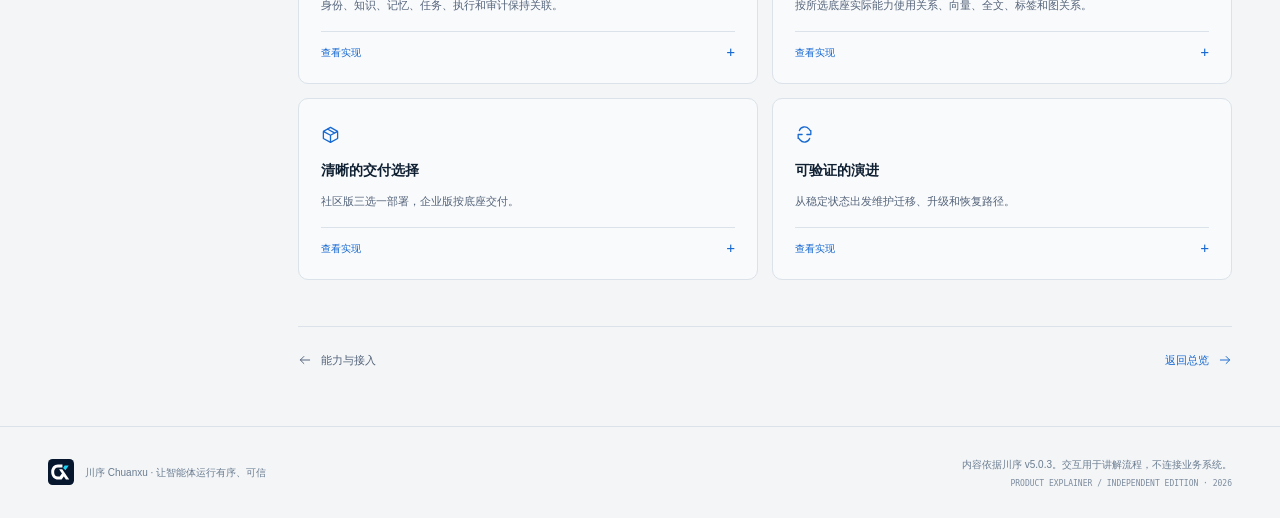
==== commit a4c887fe: "v5.0.3 v2" ====
--- a/architecture.html
+++ b/architecture.html
@@ -10,6 +10,7 @@
   <link rel="stylesheet" href="styles.css">
   <script src="content.js" defer></script>
   <script src="app.js" defer></script>
+  <script src="tour.js" defer></script>
 </head>
 <body data-page="architecture">
   <div id="app"></div>
--- a/styles.css
+++ b/styles.css
@@ -18,4 +18,13 @@
 @media(max-width:720px){.flow-svg.wide-graph{display:none!important}.flow-svg.compact-graph{display:block!important;max-height:420px}.hero-stage .compact-graph{max-height:none}.presentation .flow-svg.compact-graph{max-height:39vh}.graph-caption{font-size:9px}.presentation .graph-caption{display:none}}
 @media(max-width:380px){.hero h1{font-size:37px}.hero-footnote{gap:13px;font-size:9px}.hero-caption{max-width:210px;font-size:9px}.header-actions>.text-btn{font-size:9px;padding-inline:8px}.chapter-card{padding:16px 13px}.topic-intro h1{font-size:30px}.playback{justify-content:center;gap:10px}.track-line{width:9px}.step-marker{width:25px;height:25px}.principle small{font-size:9px}}
 @media(prefers-reduced-motion:reduce){html{scroll-behavior:auto}*,*:before,*:after{animation:none!important;transition:none!important}.reveal{opacity:1!important;transform:none!important}}
-@media print{.site-header,.chapter-sidebar,.playback,.experiment,.scenario-tabs,.presentation-nav,.progress-bar,.hero-controls,.header-actions{display:none!important}.container{width:100%}.topic-layout,.hero-grid{display:block}.topic-intro{page-break-after:avoid}.workbench-main{display:block}.explanation{border:0}.flow-svg{max-height:320px}.hero-board{break-inside:avoid;print-color-adjust:exact}.reveal{opacity:1!important;transform:none!important}.feature-card,.chapter-card{break-inside:avoid}.site-footer{margin-top:20px}}
+/* The tour owns the viewport; its persistent shell retains fullscreen on chapter changes. */
+.tour-entry{background:var(--blue);border-color:var(--blue);color:#fff;white-space:nowrap}.tour-entry:hover{background:#125dbb;color:#fff}.tour-settings{width:min(540px,calc(100% - 32px));max-height:calc(100dvh - 32px);padding:32px;border:1px solid #cbd8e8;border-radius:18px;color:var(--ink);background:var(--canvas);box-shadow:0 30px 100px #07172e44}.tour-settings::backdrop{background:#07172eb3;backdrop-filter:blur(6px)}.tour-settings h2{font-size:25px;line-height:1.5;margin:15px 0}.tour-settings p{font-size:12px;color:var(--muted);line-height:1.9}.tour-fields{display:grid;grid-template-columns:1fr 1fr;gap:18px;margin:25px 0 15px}.tour-fields label{font-size:12px;display:flex;flex-direction:column;gap:8px}.tour-fields input,.tour-fields select{width:100%;padding:10px 12px;border:1px solid #bccbe0;border-radius:8px;background:white;color:var(--ink)}.tour-settings .tour-duration{color:var(--blue);font-size:12px}.tour-settings .tour-settings-note{font-size:11px;margin-top:12px}.tour-settings-actions{display:flex;justify-content:flex-end;gap:12px;margin-top:25px}.tour-running{overflow:hidden}.tour-player[hidden]{display:none}.tour-player{position:fixed;inset:0;z-index:1000;background:var(--canvas);width:100%;height:100%;height:100dvh;display:flex;flex-direction:column;isolation:isolate}.tour-player:fullscreen{width:100vw;height:100vh;background:var(--canvas)}.tour-screen{flex:1;min-height:0;position:relative;overflow:hidden}.tour-frame{width:100%;height:100%;border:0;display:block;background:var(--canvas)}.tour-loading{position:absolute;inset:0;display:none;align-items:center;justify-content:center;color:var(--muted);font-size:14px}.tour-screen.loading .tour-loading{display:flex}.tour-screen.loading .tour-frame{opacity:0}.tour-toolbar{flex-shrink:0;position:relative;padding:17px 25px 20px;display:flex;align-items:center;justify-content:space-between;gap:18px;background:#fff;border-top:1px solid var(--line);box-shadow:0 -10px 30px #10203306;z-index:2}.tour-heading{display:flex;align-items:center;gap:12px;min-width:0;flex:1}.tour-heading>div{min-width:0}.tour-chapter{font-size:13px;line-height:1.5;display:block}.tour-status{font-size:10px;line-height:1.8;color:var(--soft);display:block;font-variant-numeric:tabular-nums}.tour-transport,.tour-options{display:flex;align-items:center;gap:8px}.tour-transport .text-btn{min-width:78px;background:#e7f0fc;color:var(--blue);border-color:#c9ddf7}.tour-options>label{white-space:nowrap;font-size:11px;color:var(--muted)}.tour-pace{width:55px;padding:6px 4px 6px 8px;border:1px solid #c6d4e5;border-radius:6px;background:#f6f9fd;color:var(--ink);font-size:12px}.tour-mode{padding:7px 3px;border:1px solid var(--line);border-radius:6px;background:white;font-size:11px}.tour-progress{position:absolute;bottom:0;left:0;width:100%;height:3px;border:0;appearance:none;background:#e4ecf5}.tour-progress::-webkit-progress-bar{background:#e4ecf5}.tour-progress::-webkit-progress-value{background:var(--blue)}.tour-progress::-moz-progress-bar{background:var(--blue)}
+.tour-stage{height:100vh;height:100dvh;overflow:hidden}.tour-stage #app,.tour-stage #main{height:100%;min-height:0}.tour-stage .site-header,.tour-stage .progress-bar,.tour-stage .site-footer,.tour-stage .toast,.tour-stage .skip-link,.tour-stage .hero-topline,.tour-stage .hero-copy,.tour-stage .principle-strip,.tour-stage #chapters,.tour-stage #capabilities,.tour-stage .scenario-tabs,.tour-stage .presentation-nav,.tour-stage .scenario-caption,.tour-stage .playback,.tour-stage .reading-mode,.tour-stage .graph-caption,.tour-stage .diagram-index,.tour-stage .hero-controls{display:none!important}.tour-stage .topic-layout{width:100%;max-width:none;padding:18px;margin:0;display:block}.tour-stage .topic-body,.tour-stage .topic-demo,.tour-stage .demo-workbench{height:100%;min-height:0;padding:0}.tour-stage .demo-workbench{display:flex;flex-direction:column;border-radius:14px}.tour-stage .workbench-top{flex-shrink:0;padding:15px 24px}.tour-stage .scene-description{font-size:13px}.tour-stage .workbench-main{flex:1;min-height:0;grid-template-columns:minmax(0,1fr) minmax(300px,34%)}.tour-stage .diagram-panel{min-height:0;padding:20px;overflow:hidden}.tour-stage .flow-svg{flex:1;min-height:0;width:100%;height:100%;max-height:none!important}.tour-stage .flow-node{pointer-events:none}.tour-stage .explanation{min-height:0;overflow:auto;justify-content:center;padding:clamp(20px,3vw,50px)}.tour-stage .step-counter{font-size:11px}.tour-stage .explanation h3{font-size:clamp(20px,2vw,32px);min-height:0;line-height:1.6}.tour-stage .explanation .step-copy{font-size:clamp(14px,1.25vw,19px);min-height:0;line-height:2}.tour-stage .event-receipt{margin-top:25px;padding-top:0}.tour-stage .event-text{font-size:11px}.tour-stage .hero{width:100%;max-width:none;padding:18px;margin:0}.tour-stage .hero-grid{display:block;height:100%}.tour-stage .hero-board{height:100%;display:flex;flex-direction:column}.tour-stage .hero-stage{flex:1;min-height:0;padding:15px 25px;display:flex}.tour-stage .hero-board-head{flex-shrink:0;padding:22px 30px 0}.tour-stage .hero-board-footer{flex-shrink:0;padding:20px 30px}.tour-stage .hero-caption{font-size:18px;max-width:none}.tour-stage .hero-caption .mono{font-size:13px;display:inline}
+.tour-stage .hero{height:100%}
+@media(max-width:1100px){.header-nav{gap:15px}.header-inner{gap:15px}.header-actions{gap:7px}.header-issue{display:none}.tour-toolbar{flex-wrap:wrap;padding:12px 18px 16px;gap:10px}.tour-heading{flex-basis:calc(100% - 205px)}.tour-options{margin-left:auto}.tour-stage .workbench-main{grid-template-columns:minmax(0,1fr) minmax(270px,36%)}.tour-stage .explanation{padding:24px}.tour-stage .explanation h3{font-size:23px}.tour-stage .explanation .step-copy{font-size:14px}}
+@media(min-width:721px) and (max-width:850px){.header-nav{gap:12px;font-size:11px}.header-actions>.text-btn{padding:8px;font-size:11px;gap:5px}.header-actions>.text-btn .icon{width:16px}.brand img{width:112px}}
+@media(max-width:720px){.header-actions .presentation-toggle span{display:none}.header-actions .presentation-toggle{padding:8px}.brand img{width:104px}.tour-entry{font-size:10px!important;padding:8px!important}.tour-settings{padding:24px}.tour-settings h2{font-size:21px}.tour-fields{gap:12px}.tour-toolbar{padding:10px 12px 14px;gap:10px 8px}.tour-heading{flex-basis:calc(100% - 138px);gap:8px}.tour-heading img{width:24px;height:24px}.tour-chapter{font-size:11px}.tour-status{font-size:8px}.tour-transport{gap:5px}.tour-transport .text-btn{min-width:58px;font-size:10px;padding:8px 9px;gap:5px}.tour-transport .text-btn .icon{width:14px}.tour-options{width:100%;justify-content:flex-end;gap:8px}.tour-options>label{margin-right:auto}.tour-options .text-btn{font-size:10px;padding:6px 9px;gap:4px}.tour-options .text-btn .icon{width:15px}.tour-pace{width:51px}.tour-mode{font-size:10px}.tour-stage .hero,.tour-stage .topic-layout{padding:8px}.tour-stage .workbench-top{padding:10px 14px}.tour-stage .scene-description{font-size:10px}.tour-stage .workbench-main{grid-template-columns:minmax(0,1fr);grid-template-rows:minmax(0,1fr) minmax(0,.85fr)}.tour-stage .diagram-panel{padding:8px 12px}.tour-stage .explanation{padding:17px;justify-content:flex-start;overscroll-behavior:contain}.tour-stage .step-counter{font-size:9px}.tour-stage .explanation h3{font-size:18px;margin-top:6px}.tour-stage .explanation .step-copy{font-size:12px;line-height:1.9;margin-top:8px}.tour-stage .event-receipt{margin-top:15px}.tour-stage .event-text{font-size:9px}.tour-stage .hero-board-head{padding:15px 18px 0}.tour-stage .hero-stage{padding:8px 12px}.tour-stage .hero-board-footer{padding:14px 18px}.tour-stage .hero-caption{font-size:13px}.tour-stage .hero-caption .mono{font-size:10px;margin-right:10px}}
+@media(max-width:720px){.tour-toolbar .tour-heading{flex:1 1 calc(100% - 150px)}.tour-stage .workbench-main{grid-template-rows:minmax(0,1.15fr) minmax(0,.85fr)}.tour-stage .flow-svg .node-title{font-size:15px}.tour-stage .flow-svg .node-sub{font-size:10px}}
+@media(max-height:520px) and (min-width:600px){.tour-toolbar{padding:8px 14px 11px;flex-wrap:nowrap;gap:10px}.tour-heading{flex-basis:auto}.tour-chapter{font-size:11px}.tour-status{font-size:8px}.tour-options{width:auto}.tour-stage .workbench-top{display:none}.tour-stage .workbench-main{grid-template-columns:minmax(0,1fr) minmax(230px,40%);grid-template-rows:minmax(0,1fr)}.tour-stage .diagram-panel{padding:8px}.tour-stage .explanation{padding:15px;justify-content:flex-start}.tour-stage .explanation h3{font-size:18px}.tour-stage .explanation .step-copy{font-size:12px}.tour-stage .hero-board-head{padding-top:10px}.tour-stage .hero-board-footer{padding-block:10px}.tour-stage .hero-stage{padding-block:5px}}
+@media print{.site-header,.chapter-sidebar,.playback,.experiment,.scenario-tabs,.presentation-nav,.progress-bar,.hero-controls,.header-actions,.tour-settings,.tour-player{display:none!important}.container{width:100%}.topic-layout,.hero-grid{display:block}.topic-intro{page-break-after:avoid}.workbench-main{display:block}.explanation{border:0}.flow-svg{max-height:320px}.hero-board{break-inside:avoid;print-color-adjust:exact}.reveal{opacity:1!important;transform:none!important}.feature-card,.chapter-card{break-inside:avoid}.site-footer{margin-top:20px}}
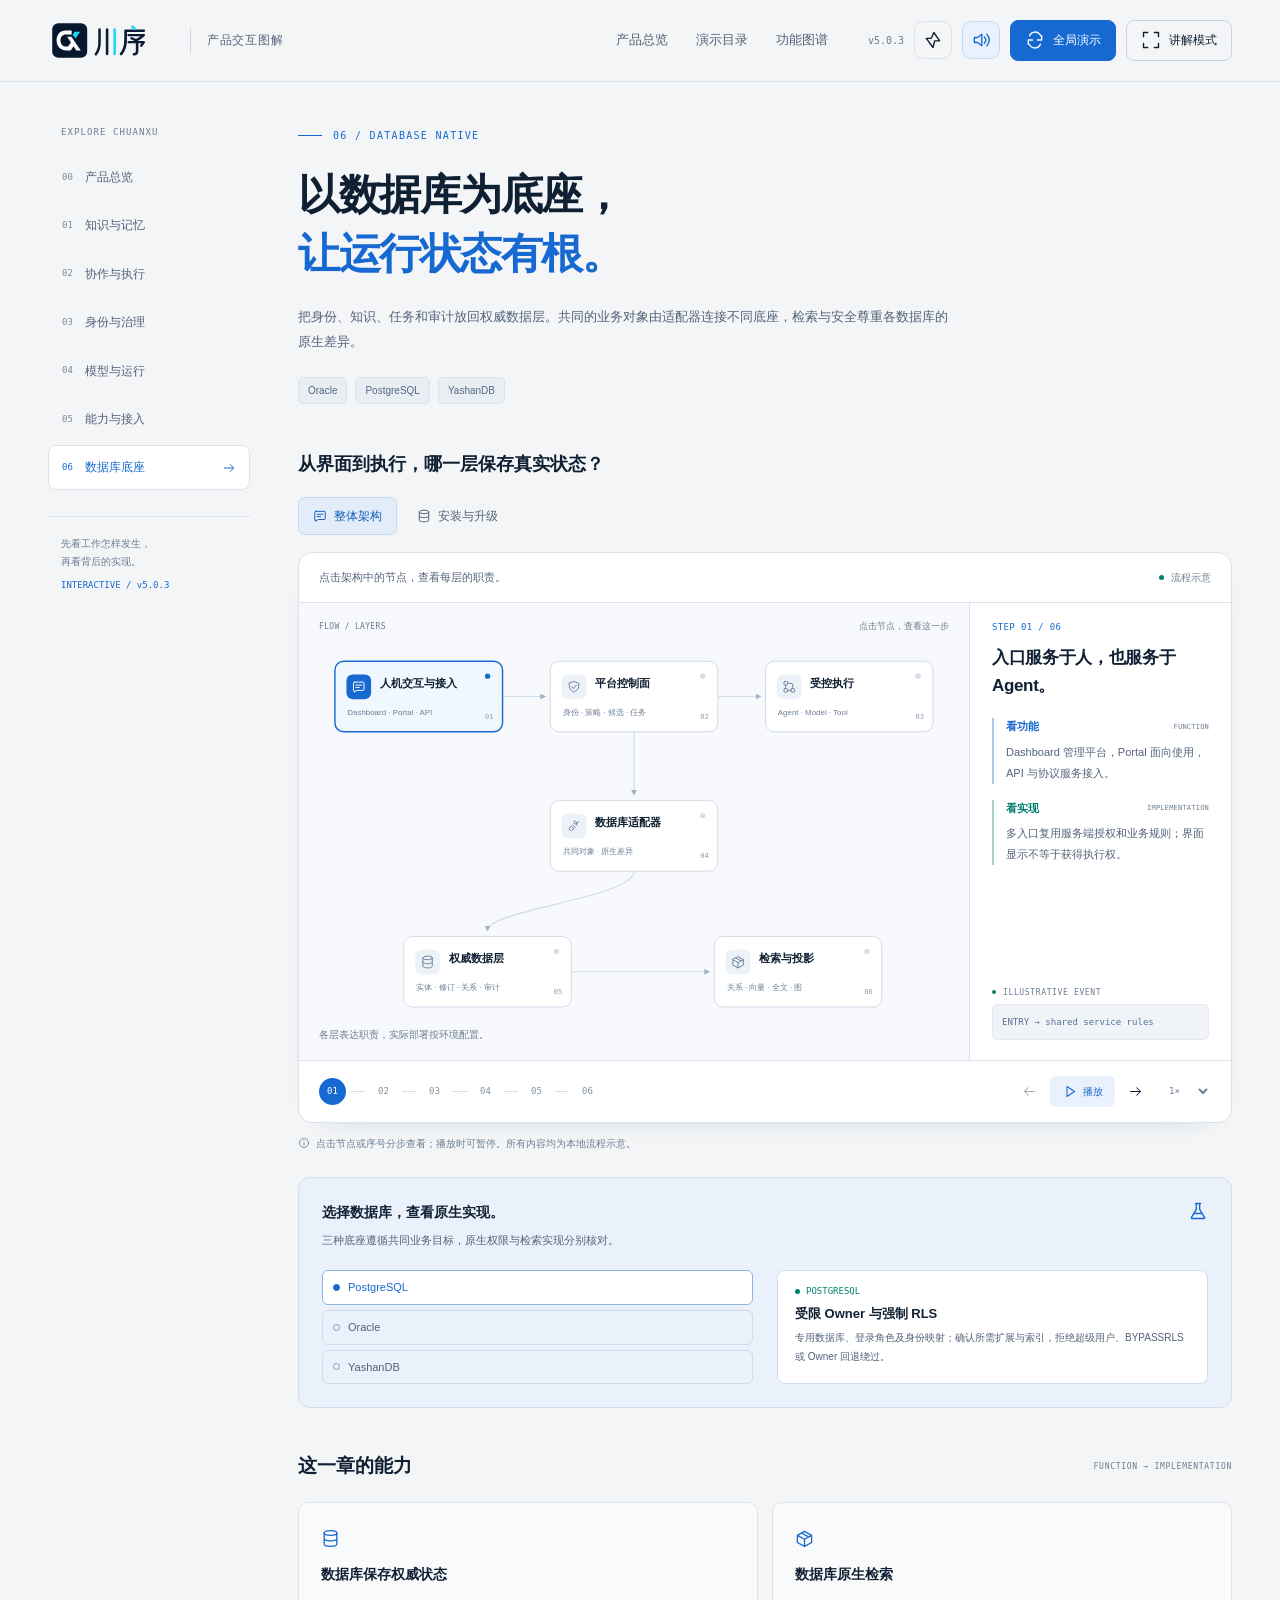
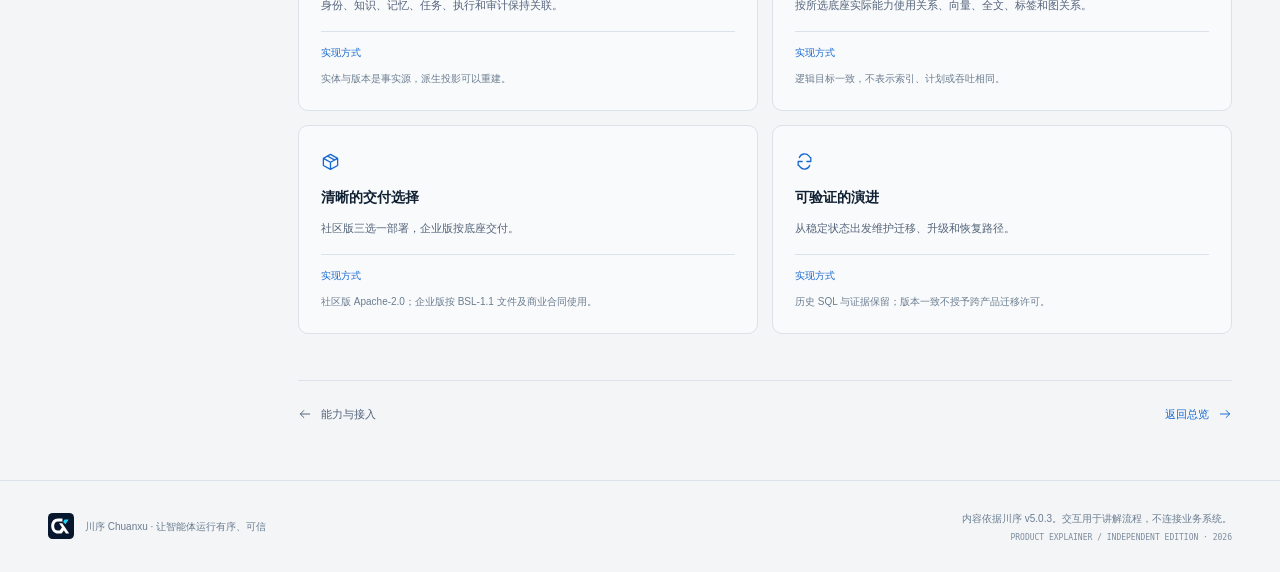
==== commit 187db95c: "v5.0.3 v3" ====
--- a/architecture.html
+++ b/architecture.html
@@ -10,7 +10,9 @@
   <link rel="stylesheet" href="styles.css">
   <script src="content.js" defer></script>
   <script src="app.js" defer></script>
+  <script src="narration.js" defer></script>
   <script src="tour.js" defer></script>
+  <script src="sound.js" defer></script>
 </head>
 <body data-page="architecture">
   <div id="app"></div>
--- a/styles.css
+++ b/styles.css
@@ -27,4 +27,21 @@
 @media(max-width:720px){.header-actions .presentation-toggle span{display:none}.header-actions .presentation-toggle{padding:8px}.brand img{width:104px}.tour-entry{font-size:10px!important;padding:8px!important}.tour-settings{padding:24px}.tour-settings h2{font-size:21px}.tour-fields{gap:12px}.tour-toolbar{padding:10px 12px 14px;gap:10px 8px}.tour-heading{flex-basis:calc(100% - 138px);gap:8px}.tour-heading img{width:24px;height:24px}.tour-chapter{font-size:11px}.tour-status{font-size:8px}.tour-transport{gap:5px}.tour-transport .text-btn{min-width:58px;font-size:10px;padding:8px 9px;gap:5px}.tour-transport .text-btn .icon{width:14px}.tour-options{width:100%;justify-content:flex-end;gap:8px}.tour-options>label{margin-right:auto}.tour-options .text-btn{font-size:10px;padding:6px 9px;gap:4px}.tour-options .text-btn .icon{width:15px}.tour-pace{width:51px}.tour-mode{font-size:10px}.tour-stage .hero,.tour-stage .topic-layout{padding:8px}.tour-stage .workbench-top{padding:10px 14px}.tour-stage .scene-description{font-size:10px}.tour-stage .workbench-main{grid-template-columns:minmax(0,1fr);grid-template-rows:minmax(0,1fr) minmax(0,.85fr)}.tour-stage .diagram-panel{padding:8px 12px}.tour-stage .explanation{padding:17px;justify-content:flex-start;overscroll-behavior:contain}.tour-stage .step-counter{font-size:9px}.tour-stage .explanation h3{font-size:18px;margin-top:6px}.tour-stage .explanation .step-copy{font-size:12px;line-height:1.9;margin-top:8px}.tour-stage .event-receipt{margin-top:15px}.tour-stage .event-text{font-size:9px}.tour-stage .hero-board-head{padding:15px 18px 0}.tour-stage .hero-stage{padding:8px 12px}.tour-stage .hero-board-footer{padding:14px 18px}.tour-stage .hero-caption{font-size:13px}.tour-stage .hero-caption .mono{font-size:10px;margin-right:10px}}
 @media(max-width:720px){.tour-toolbar .tour-heading{flex:1 1 calc(100% - 150px)}.tour-stage .workbench-main{grid-template-rows:minmax(0,1.15fr) minmax(0,.85fr)}.tour-stage .flow-svg .node-title{font-size:15px}.tour-stage .flow-svg .node-sub{font-size:10px}}
 @media(max-height:520px) and (min-width:600px){.tour-toolbar{padding:8px 14px 11px;flex-wrap:nowrap;gap:10px}.tour-heading{flex-basis:auto}.tour-chapter{font-size:11px}.tour-status{font-size:8px}.tour-options{width:auto}.tour-stage .workbench-top{display:none}.tour-stage .workbench-main{grid-template-columns:minmax(0,1fr) minmax(230px,40%);grid-template-rows:minmax(0,1fr)}.tour-stage .diagram-panel{padding:8px}.tour-stage .explanation{padding:15px;justify-content:flex-start}.tour-stage .explanation h3{font-size:18px}.tour-stage .explanation .step-copy{font-size:12px}.tour-stage .hero-board-head{padding-top:10px}.tour-stage .hero-board-footer{padding-block:10px}.tour-stage .hero-stage{padding-block:5px}}
+/* Functional and technical explanations are always present and advance together. */
+.explanation-pair{display:grid;gap:16px;margin-top:18px}.explanation-block{min-width:0;border-left:2px solid #a9c9f0;padding-left:12px}.technical-block{border-color:#a4d4ca}.explanation-label{display:flex;align-items:center;justify-content:space-between;gap:8px;margin:0;color:var(--blue);font-size:11px;line-height:1.6;font-weight:600}.technical-block .explanation-label{color:var(--teal)}.explanation-label span{font:7px var(--mono);letter-spacing:.03em;color:var(--soft)}.explanation .step-copy{min-height:0;margin-top:6px;font-size:11px;line-height:1.9}.explanation h3{min-height:0}.hero-board>.explanation-pair{grid-template-columns:1fr 1fr;gap:18px;margin:0;padding:18px 23px;border-top:1px solid #23364e;background:#0b1d35}.hero-board .explanation-block{border-color:#3c6799;padding-left:10px}.hero-board .technical-block{border-color:#238f8d}.hero-board .explanation-label{font-size:10px;color:#8cc1ff}.hero-board .technical-block .explanation-label{color:#79dbcb}.hero-board .explanation-label span{color:#7e96b2;font-size:6px}.hero-board .step-copy{font-size:10px;line-height:1.9;color:#c1d1e5;margin-top:7px}.implementation-detail h4{font-size:10px;color:var(--blue);font-weight:500;margin:0}.presentation .explanation .step-copy{font-size:13px;line-height:1.9}.presentation .explanation-label{font-size:12px}.presentation .explanation-pair{gap:22px;margin-top:22px}.tour-stage .workbench-main{grid-template-columns:minmax(0,1fr) minmax(360px,38%)}.tour-stage .explanation .step-copy{font-size:clamp(13px,1.12vw,17px);line-height:1.95}.tour-stage .explanation-label{font-size:13px}.tour-stage .explanation-label span{font-size:8px}.tour-stage .explanation-pair{gap:24px;margin-top:24px}.tour-stage .hero-board>.explanation-pair{padding:22px 30px;gap:35px}.tour-stage .hero-board .explanation-label{font-size:13px}.tour-stage .hero-board .step-copy{font-size:15px}.tour-stage .hero-board .explanation-label span{font-size:8px}.tour-sound-settings{display:flex;align-items:center;justify-content:space-between;gap:18px;margin:16px 0}.tour-sound-settings label{font-size:12px;display:flex;align-items:center;gap:8px;white-space:nowrap}.tour-sound-settings input[type=range]{width:100px}.tour-sound-controls{display:flex;align-items:center;gap:7px}.tour-sound-controls input{width:66px}.tour-sound-settings input,.tour-sound-controls input{accent-color:var(--blue)}.sound-toggle[aria-pressed=true],[data-sound-toggle][aria-pressed=true]{color:var(--blue);background:#e8f1fc;border-color:#c4d8f2}.tour-settings .sound-status{font-size:10px;color:var(--soft);margin-top:-6px}
+@media(max-width:1100px){.tour-stage .workbench-main{grid-template-columns:minmax(0,1fr) minmax(300px,42%)}.tour-stage .explanation-pair{gap:18px;margin-top:18px}.tour-stage .explanation .step-copy{font-size:13px}}
+@media(max-width:720px){.header-actions{gap:4px}.header-actions>.icon-btn{width:30px;height:32px}.brand img{width:90px}.header-inner{gap:8px}.hero-board>.explanation-pair{padding:16px}.explanation-pair{grid-template-columns:1fr 1fr;gap:13px;margin-top:16px}.explanation-block{padding-left:9px}.explanation-label{font-size:11px}.explanation-label span{display:none}.explanation .step-copy{font-size:11px;line-height:1.9}.presentation .explanation .step-copy{font-size:11px}.presentation .explanation-pair{gap:13px;margin-top:16px}.tour-stage .workbench-main{grid-template-columns:minmax(0,1fr);grid-template-rows:minmax(0,.8fr) minmax(0,1.2fr)}.tour-stage .explanation{padding:14px 16px}.tour-stage .explanation h3{font-size:17px;line-height:1.6}.tour-stage .explanation-pair{grid-template-columns:1fr 1fr;gap:13px;margin-top:13px}.tour-stage .explanation .step-copy{font-size:11px;line-height:1.85;margin-top:5px}.tour-stage .explanation-label{font-size:11px}.tour-stage .explanation-label span{display:none}.tour-stage .event-receipt{margin-top:12px}.tour-stage .event-label{display:none}.tour-stage .event-text{font-size:8px;margin-top:0;padding:6px 8px}.tour-stage .hero-board>.explanation-pair{padding:15px 18px;gap:18px}.tour-stage .hero-board .explanation-label{font-size:11px}.tour-stage .hero-board .step-copy{font-size:12px}.tour-sound-controls input{width:53px}.tour-sound-settings{gap:10px}.tour-sound-settings label{font-size:11px}.tour-sound-settings input[type=range]{width:82px}}
+@media(max-height:520px) and (min-width:600px){.tour-stage .workbench-main{grid-template-columns:minmax(0,1fr) minmax(300px,48%);grid-template-rows:minmax(0,1fr)}.tour-stage .explanation{padding:12px 16px}.tour-stage .explanation h3{font-size:17px}.tour-stage .explanation-pair{grid-template-columns:1fr 1fr;gap:13px;margin-top:12px}.tour-stage .explanation .step-copy{font-size:11px;line-height:1.85}.tour-stage .explanation-label{font-size:11px}.tour-stage .explanation-label span{display:none}.tour-stage .event-label{display:none}.tour-stage .event-receipt{margin-top:12px}.tour-stage .event-text{font-size:8px;margin-top:0;padding:5px}.tour-stage .hero-board>.explanation-pair{padding:12px 20px}.tour-stage .hero-board .step-copy{font-size:12px}.tour-sound-controls input{width:50px}}
+/* Every global-tour stage uses the same light palette and brand position. */
+.tour-stage .hero-board{background:white;color:var(--ink);border-color:var(--line);box-shadow:0 10px 30px -25px #18344c55;border-radius:14px}.tour-stage .board-grid{display:none}.tour-stage .hero-board-head,.tour-stage .workbench-top{padding:14px 24px;min-height:70px;border-bottom:1px solid var(--line);background:white;gap:24px}.tour-opening-brand,.tour-chapter-brand{flex-shrink:0;display:flex;align-items:center;gap:18px}.tour-opening-brand img,.tour-chapter-brand img{width:126px;height:43px;object-fit:contain}.tour-opening-brand span{font-size:12px;color:var(--muted);border-left:1px solid var(--line);padding-left:18px}.tour-stage .hero-board-head .stage-status{color:var(--soft)}.tour-stage .hero-board-head .status-dot{background:var(--teal);box-shadow:none}.tour-stage .workbench-top .scene-description{margin-left:auto;text-align:right;flex:1}.tour-stage .workbench-top>.stage-status{display:none}.tour-stage .hero-stage{background:#f7f9fc}.tour-stage .hero-board-footer,.tour-stage .hero-board>.explanation-pair{background:white;border-color:var(--line)}.tour-stage .hero-caption{color:var(--ink)}.tour-stage .hero-caption .mono{color:var(--blue)}.tour-stage .hero-board .flow-svg .node-rect{fill:white;stroke:#cfdae6}.tour-stage .hero-board .flow-svg .node-title{fill:var(--ink)}.tour-stage .hero-board .flow-svg .node-sub{fill:#6b7f95}.tour-stage .hero-board .flow-svg .node-number{fill:#8d9caf}.tour-stage .hero-board .flow-svg .node-icon-bg{fill:#edf2f8}.tour-stage .hero-board .flow-svg .node-icon{color:#6c819d}.tour-stage .hero-board .flow-svg .node-state{fill:#d4deea}.tour-stage .hero-board .flow-node.is-active .node-rect{fill:#f1f7ff;stroke:var(--blue);stroke-width:1.6}.tour-stage .hero-board .flow-node.is-active .node-icon-bg{fill:var(--blue)}.tour-stage .hero-board .flow-node.is-active .node-icon{color:white}.tour-stage .hero-board .flow-node.is-active .node-state{fill:var(--blue)}.tour-stage .hero-board .flow-node.is-done .node-state{fill:var(--teal)}.tour-stage .hero-board .flow-edge{stroke:#b0c0d3}.tour-stage .hero-board .flow-edge.is-travelled{stroke:#95b0ce}.tour-stage .hero-board .flow-edge.is-active{stroke:var(--blue)}.tour-stage .hero-board .db-band{fill:#e8eef6;stroke:#d7e1ed}.tour-stage .hero-board .db-band-text{fill:#526e8f}.tour-stage .hero-board .db-band-sub{fill:#8397b0}.tour-stage .hero-board .db-symbol{color:#729abe}.tour-stage .hero-board .explanation-block{border-color:#a9c9f0}.tour-stage .hero-board .technical-block{border-color:#a4d4ca}.tour-stage .hero-board .explanation-label{color:var(--blue)}.tour-stage .hero-board .technical-block .explanation-label{color:var(--teal)}.tour-stage .hero-board .explanation-label span{color:var(--soft)}.tour-stage .hero-board .step-copy{color:var(--muted)}.tour-pace-label[hidden]{display:none!important}.tour-voice-toggle[aria-pressed=true]{background:#e8f1fc;border-color:#c4d8f2;color:var(--blue)}.tour-narration-audio{display:none}.tour-voice-toggle{gap:6px;padding:8px 11px;white-space:nowrap}
+@media(max-width:720px){.tour-stage .hero-board-head,.tour-stage .workbench-top{display:flex;padding:10px 14px;min-height:53px;gap:12px}.tour-opening-brand img,.tour-chapter-brand img{width:90px;height:31px}.tour-opening-brand span{display:none}.tour-stage .workbench-top .scene-description{font-size:9px;line-height:1.6}.tour-stage .hero-board-head .stage-status{font-size:9px}.tour-voice-toggle{font-size:10px;padding:6px 9px}.tour-voice-toggle .icon{width:14px}}
+@media(max-width:720px){.tour-sound-controls input{width:37px}.tour-options>.tour-pace-label{font-size:10px}.tour-pace{width:44px}.tour-voice-toggle{padding:6px 7px;font-size:9px;gap:4px}.tour-voice-toggle .icon{width:12px}}
+@media(max-height:520px) and (min-width:600px){.tour-stage .hero-board-head,.tour-stage .workbench-top{display:flex;padding:7px 14px;min-height:43px}.tour-opening-brand img,.tour-chapter-brand img{width:86px;height:29px}.tour-opening-brand span{font-size:10px}.tour-stage .scene-description{font-size:9px}.tour-voice-toggle{padding:7px;font-size:10px}.tour-voice-toggle .icon{width:14px}}
+.tour-stage .hero-board .signal-pill{fill:white;stroke:#d7e1ed}.tour-stage .hero-board .signal-text{fill:#657b95}
+@media(max-height:520px) and (min-width:600px){.tour-stage .hero,.tour-stage .topic-layout{padding:8px}.tour-stage .hero-board-footer{padding:6px 16px}.tour-stage .hero-caption{font-size:13px;line-height:1.6}.tour-stage .hero-board>.explanation-pair{padding:8px 16px}.tour-stage .hero-board .explanation-label{font-size:11px}.tour-stage .hero-board .step-copy{font-size:11px;line-height:1.7;margin-top:4px}}
+.tour-rate-button[hidden]{display:none!important}.tour-rate-button{font-variant-numeric:tabular-nums;white-space:nowrap;padding:8px 11px;color:var(--blue);border-color:#c4d8f2;background:#f1f6fd}.tour-voice-settings{display:flex;align-items:center;gap:12px;margin:18px 0;font-size:12px}.tour-rate-hint{font-size:10px;color:var(--soft)}
+.tour-intro-stage #main{display:none!important}.tour-introduction[hidden]{display:none!important}.tour-introduction{height:100%;padding:18px}.tour-intro-card{height:100%;background:white;border:1px solid var(--line);border-radius:14px;overflow:hidden;display:flex;flex-direction:column}.tour-intro-header{display:flex;align-items:center;justify-content:space-between;gap:20px;padding:14px 24px;min-height:70px;border-bottom:1px solid var(--line)}.tour-intro-header>.stage-status{color:var(--soft)}.tour-intro-content{flex:1;min-height:0;overflow:auto;display:flex;flex-direction:column;justify-content:center;gap:22px;padding:clamp(30px,5vw,80px);background:radial-gradient(ellipse at 90% 5%,#e8f2ff88,transparent 65%)}.tour-intro-title{font-size:clamp(40px,5.7vw,80px);line-height:1.25;letter-spacing:-.035em}.tour-intro-title em{font-style:normal;color:var(--blue)}.tour-intro-statements{display:grid;grid-template-columns:.85fr 1.15fr;gap:26px;max-width:1040px;margin-top:8px}.tour-intro-statements section{padding:20px 24px;background:#f5f8fc;border:1px solid #dfe8f2;border-radius:10px}.tour-intro-statements h2{font-size:12px;color:var(--blue);margin-bottom:10px}.tour-intro-statements p{font-size:clamp(14px,1.3vw,19px);line-height:1.9;color:var(--muted)}.tour-intro-topics{display:flex;flex-wrap:wrap;gap:10px;margin-top:5px}.tour-intro-topics span{font-size:12px;padding:5px 12px;border:1px solid #cadcf1;border-radius:30px;color:#416b9c}.tour-intro-next{display:flex;align-items:center;gap:15px;font-size:13px;color:var(--soft);margin-top:7px}.tour-intro-next .icon{width:17px;color:var(--blue)}
+@media(max-width:720px){.tour-options .tour-rate-button{font-size:10px;padding:6px 8px}.tour-voice-settings{gap:9px;font-size:11px}.tour-rate-hint{font-size:9px}}
+@media(max-width:720px){.tour-introduction{padding:8px}.tour-intro-header{padding:10px 14px;min-height:53px}.tour-intro-header>.stage-status{font-size:9px}.tour-intro-content{padding:22px 20px;gap:18px}.tour-intro-title{font-size:35px;line-height:1.3}.tour-intro-statements{grid-template-columns:1fr;gap:12px;margin-top:0}.tour-intro-statements section{padding:13px 15px}.tour-intro-statements h2{font-size:10px;margin-bottom:5px}.tour-intro-statements p{font-size:12px;line-height:1.9}.tour-intro-topics{gap:6px;margin-top:0}.tour-intro-topics span{font-size:9px;padding:3px 8px}.tour-intro-next{font-size:10px;gap:8px;margin-top:0}}
+@media(max-height:520px) and (min-width:600px){.tour-introduction{padding:8px}.tour-intro-header{padding:7px 14px;min-height:43px}.tour-intro-content{padding:14px 24px;gap:8px}.tour-intro-title{font-size:27px;line-height:1.2}.tour-intro-title br{display:none}.tour-intro-statements{grid-template-columns:.85fr 1.15fr;gap:12px;margin-top:0}.tour-intro-statements section{padding:8px 12px}.tour-intro-statements h2{font-size:9px;margin-bottom:3px}.tour-intro-statements p{font-size:11px;line-height:1.6}.tour-intro-topics{margin-top:0;gap:8px}.tour-intro-topics span{font-size:9px;padding:2px 8px}.tour-intro-next{font-size:9px;margin:0}}
 @media print{.site-header,.chapter-sidebar,.playback,.experiment,.scenario-tabs,.presentation-nav,.progress-bar,.hero-controls,.header-actions,.tour-settings,.tour-player{display:none!important}.container{width:100%}.topic-layout,.hero-grid{display:block}.topic-intro{page-break-after:avoid}.workbench-main{display:block}.explanation{border:0}.flow-svg{max-height:320px}.hero-board{break-inside:avoid;print-color-adjust:exact}.reveal{opacity:1!important;transform:none!important}.feature-card,.chapter-card{break-inside:avoid}.site-footer{margin-top:20px}}
